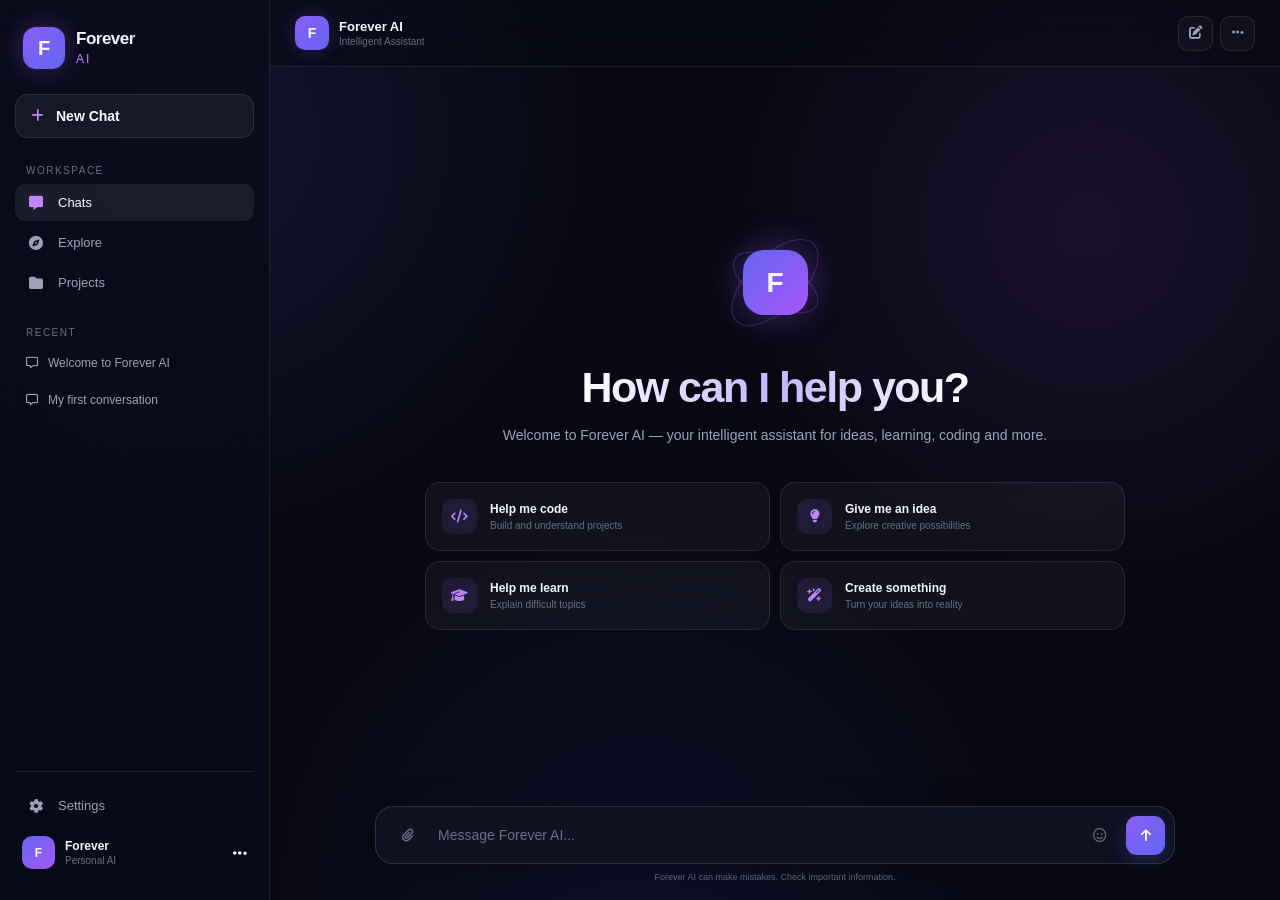
==== forever_ai.html @ 571626f7 "Forever_hub" ====
<!DOCTYPE html>
<html lang="en">

<head>
    <meta charset="UTF-8">

    <meta name="viewport" content="width=device-width, initial-scale=1.0">

    <title>Forever AI</title>

    <!-- Font Awesome -->
    <link
        rel="stylesheet"
        href="https://cdnjs.cloudflare.com/ajax/libs/font-awesome/6.5.2/css/all.min.css"
    >

    <!-- Forever AI CSS -->
    <link rel="stylesheet" href="forever_ai.css">
</head>


<body>

    <!-- ========================================
         FOREVER AI APPLICATION
    ========================================= -->

    <div class="ai-app">


        <!-- ========================================
             SIDEBAR
        ========================================= -->

        <aside class="sidebar" id="sidebar">

            <!-- Logo -->
            <div class="sidebar-logo">

                <div class="logo-circle">
                    <span>F</span>
                </div>

                <div class="logo-text">
                    <h2>Forever</h2>
                    <span>AI</span>
                </div>

            </div>


            <!-- New Chat -->
            <button class="new-chat-btn" id="newChatBtn">

                <i class="fa-solid fa-plus"></i>

                <span>New Chat</span>

            </button>


            <!-- Navigation -->
            <nav class="sidebar-nav">

                <p class="nav-title">Workspace</p>

                <button class="nav-item active">

                    <i class="fa-solid fa-message"></i>

                    <span>Chats</span>

                </button>


                <button class="nav-item">

                    <i class="fa-solid fa-compass"></i>

                    <span>Explore</span>

                </button>


                <button class="nav-item">

                    <i class="fa-solid fa-folder"></i>

                    <span>Projects</span>

                </button>

            </nav>


            <!-- Chat History -->
            <div class="chat-history">

                <p class="nav-title">Recent</p>


                <button class="history-item">

                    <i class="fa-regular fa-message"></i>

                    <span>Welcome to Forever AI</span>

                </button>


                <button class="history-item">

                    <i class="fa-regular fa-message"></i>

                    <span>My first conversation</span>

                </button>

            </div>


            <!-- Sidebar Bottom -->
            <div class="sidebar-bottom">

                <button class="nav-item">

                    <i class="fa-solid fa-gear"></i>

                    <span>Settings</span>

                </button>


                <div class="user-profile">

                    <div class="user-avatar">
                        F
                    </div>

                    <div class="user-info">

                        <strong>Forever</strong>

                        <span>Personal AI</span>

                    </div>

                    <i class="fa-solid fa-ellipsis"></i>

                </div>

            </div>

        </aside>



        <!-- ========================================
             MAIN CONTENT
        ========================================= -->

        <main class="main-content">


            <!-- Top Bar -->
            <header class="top-bar">

                <button
                    class="mobile-menu-btn"
                    id="mobileMenuBtn"
                >
                    <i class="fa-solid fa-bars"></i>
                </button>


                <div class="current-chat">

                    <div class="mini-logo">
                        F
                    </div>

                    <div>

                        <strong>Forever AI</strong>

                        <span>Intelligent Assistant</span>

                    </div>

                </div>


                <div class="top-actions">

                    <button
                        class="top-action-btn"
                        title="New chat"
                        id="topNewChat"
                    >
                        <i class="fa-solid fa-pen-to-square"></i>
                    </button>


                    <button
                        class="top-action-btn"
                        title="More"
                    >
                        <i class="fa-solid fa-ellipsis"></i>
                    </button>

                </div>

            </header>



            <!-- ========================================
                 CHAT AREA
            ========================================= -->

            <section
                class="chat-container"
                id="chatContainer"
            >


                <!-- Welcome Screen -->
                <div
                    class="welcome-screen"
                    id="welcomeScreen"
                >

                    <div class="welcome-logo">

                        <div class="logo-orbit orbit-one"></div>

                        <div class="logo-orbit orbit-two"></div>

                        <div class="welcome-logo-core">
                            F
                        </div>

                    </div>


                    <h1>
                        How can I help you?
                    </h1>


                    <p>
                        Welcome to Forever AI — your intelligent
                        assistant for ideas, learning, coding and more.
                    </p>


                    <!-- Suggestion Cards -->
                    <div class="suggestion-grid">


                        <button class="suggestion-card">

                            <i class="fa-solid fa-code"></i>

                            <div>
                                <strong>Help me code</strong>

                                <span>
                                    Build and understand projects
                                </span>
                            </div>

                        </button>


                        <button class="suggestion-card">

                            <i class="fa-solid fa-lightbulb"></i>

                            <div>
                                <strong>Give me an idea</strong>

                                <span>
                                    Explore creative possibilities
                                </span>
                            </div>

                        </button>


                        <button class="suggestion-card">

                            <i class="fa-solid fa-graduation-cap"></i>

                            <div>
                                <strong>Help me learn</strong>

                                <span>
                                    Explain difficult topics
                                </span>
                            </div>

                        </button>


                        <button class="suggestion-card">

                            <i class="fa-solid fa-wand-magic-sparkles"></i>

                            <div>
                                <strong>Create something</strong>

                                <span>
                                    Turn your ideas into reality
                                </span>
                            </div>

                        </button>


                    </div>

                </div>



                <!-- ========================================
                     MESSAGES
                ========================================= -->

                <div
                    class="messages"
                    id="messages"
                >


                    <!-- Example AI Message -->
                    <article class="message ai-message">

                        <div class="message-avatar ai-avatar">
                            F
                        </div>


                        <div class="message-body">

                            <div class="message-header">

                                <strong>Forever AI</strong>

                                <span>AI</span>

                            </div>


                            <div class="message-text">

                                <p>
                                    Hello! I'm Forever AI.
                                    What would you like to work on today?
                                </p>

                            </div>


                            <div class="message-actions">

                                <button title="Copy">
                                    <i class="fa-regular fa-copy"></i>
                                </button>

                                <button title="Good response">
                                    <i class="fa-regular fa-thumbs-up"></i>
                                </button>

                                <button title="Bad response">
                                    <i class="fa-regular fa-thumbs-down"></i>
                                </button>

                            </div>

                        </div>

                    </article>



                    <!-- Example User Message -->
                    <article class="message user-message">

                        <div class="message-avatar user-avatar">
                            F
                        </div>


                        <div class="message-body">

                            <div class="message-header">

                                <strong>You</strong>

                            </div>


                            <div class="message-text">

                                <p>
                                    Tell me what you can help me with.
                                </p>

                            </div>

                        </div>

                    </article>



                    <!-- ========================================
                         AI THINKING / LOADING
                    ========================================= -->

                    <div
                        class="ai-thinking"
                        id="aiThinking"
                    >

                        <div class="thinking-orb">

                            <span></span>
                            <span></span>
                            <span></span>

                        </div>


                        <div class="thinking-text">

                            <strong>Forever AI</strong>

                            <span>is thinking...</span>

                        </div>

                    </div>


                </div>

            </section>



            <!-- ========================================
                 MESSAGE COMPOSER
            ========================================= -->

            <div class="composer-wrapper">

                <div class="composer">


                    <!-- Attachment -->
                    <button
                        class="composer-btn"
                        title="Attach"
                    >

                        <i class="fa-solid fa-paperclip"></i>

                    </button>


                    <!-- Text Input -->
                    <textarea
                        id="messageInput"
                        placeholder="Message Forever AI..."
                        rows="1"
                    ></textarea>


                    <!-- Emoji -->
                    <button
                        class="composer-btn optional-btn"
                        title="Emoji"
                    >

                        <i class="fa-regular fa-face-smile"></i>

                    </button>


                    <!-- Send -->
                    <button
                        class="send-btn"
                        id="sendButton"
                        title="Send message"
                    >

                        <i class="fa-solid fa-arrow-up"></i>

                    </button>

                </div>


                <p class="composer-note">
                    Forever AI can make mistakes. Check important information.
                </p>

            </div>

        </main>

    </div>



    <!-- Overlay for Mobile Sidebar -->
    <div
        class="sidebar-overlay"
        id="sidebarOverlay"
    ></div>



    <!-- ========================================
         JAVASCRIPT
    ========================================= -->

    <script src="forever_ai.js"></script>

</body>

</html>
---- forever_ai.css ----
/* =====================================================
   FOREVER AI — PREMIUM INTERFACE
===================================================== */

* {
    margin: 0;
    padding: 0;
    box-sizing: border-box;
}

:root {
    --bg-main: #070812;
    --bg-sidebar: rgba(10, 11, 25, 0.82);
    --bg-card: rgba(255, 255, 255, 0.045);
    --bg-card-hover: rgba(255, 255, 255, 0.075);

    --text-main: #f5f7ff;
    --text-secondary: #9ca3b8;
    --text-muted: #687086;

    --border: rgba(255, 255, 255, 0.09);

    --accent-one: #8b5cf6;
    --accent-two: #6366f1;
    --accent-three: #c084fc;

    --sidebar-width: 270px;

    --transition: 0.25s ease;
}


/* =====================================================
   BODY
===================================================== */

body {
    min-height: 100vh;
    font-family: Inter, -apple-system, BlinkMacSystemFont,
        "Segoe UI", sans-serif;

    color: var(--text-main);

    background:
        radial-gradient(
            circle at 15% 15%,
            rgba(99, 102, 241, 0.14),
            transparent 30%
        ),
        radial-gradient(
            circle at 85% 25%,
            rgba(168, 85, 247, 0.12),
            transparent 28%
        ),
        radial-gradient(
            circle at 50% 100%,
            rgba(79, 70, 229, 0.10),
            transparent 35%
        ),
        var(--bg-main);

    overflow: hidden;
}


/* =====================================================
   MAIN APPLICATION
===================================================== */

.ai-app {
    width: 100%;
    height: 100vh;

    display: flex;

    position: relative;
}


/* =====================================================
   SIDEBAR
===================================================== */

.sidebar {
    width: var(--sidebar-width);
    height: 100vh;

    flex-shrink: 0;

    display: flex;
    flex-direction: column;

    padding: 22px 15px;

    background: var(--bg-sidebar);

    border-right: 1px solid var(--border);

    backdrop-filter: blur(25px);
    -webkit-backdrop-filter: blur(25px);

    z-index: 100;
}


/* =====================================================
   SIDEBAR LOGO
===================================================== */

.sidebar-logo {
    display: flex;
    align-items: center;

    gap: 11px;

    padding: 5px 8px 25px;
}


.logo-circle {
    width: 42px;
    height: 42px;

    display: flex;
    align-items: center;
    justify-content: center;

    border-radius: 13px;

    background:
        linear-gradient(
            135deg,
            var(--accent-one),
            var(--accent-two)
        );

    box-shadow:
        0 0 25px rgba(139, 92, 246, 0.35);

    font-size: 20px;
    font-weight: 800;
}


.logo-text h2 {
    font-size: 17px;
    letter-spacing: -0.5px;
}


.logo-text span {
    font-size: 12px;

    color: var(--accent-three);

    letter-spacing: 2px;
    text-transform: uppercase;
}


/* =====================================================
   NEW CHAT
===================================================== */

.new-chat-btn {
    width: 100%;

    display: flex;
    align-items: center;

    gap: 12px;

    padding: 13px 15px;

    border: 1px solid var(--border);
    border-radius: 13px;

    background: rgba(255, 255, 255, 0.055);

    color: var(--text-main);

    cursor: pointer;

    font-size: 14px;
    font-weight: 600;

    transition: var(--transition);
}


.new-chat-btn i {
    color: var(--accent-three);
}


.new-chat-btn:hover {
    background: rgba(255, 255, 255, 0.09);

    border-color: rgba(168, 85, 247, 0.3);

    transform: translateY(-1px);
}


/* =====================================================
   SIDEBAR NAVIGATION
===================================================== */

.sidebar-nav {
    margin-top: 27px;
}


.nav-title {
    padding: 0 11px;
    margin-bottom: 8px;

    font-size: 10px;

    color: var(--text-muted);

    text-transform: uppercase;

    letter-spacing: 1.5px;
}


.nav-item {
    width: 100%;

    display: flex;
    align-items: center;

    gap: 13px;

    padding: 11px 12px;

    margin-bottom: 3px;

    border: none;
    border-radius: 10px;

    background: transparent;

    color: var(--text-secondary);

    cursor: pointer;

    text-align: left;

    font-size: 13px;

    transition: var(--transition);
}


.nav-item i {
    width: 18px;

    text-align: center;

    font-size: 14px;
}


.nav-item:hover,
.nav-item.active {
    background: rgba(255, 255, 255, 0.07);

    color: var(--text-main);
}


.nav-item.active i {
    color: var(--accent-three);
}


/* =====================================================
   CHAT HISTORY
===================================================== */

.chat-history {
    margin-top: 23px;

    flex: 1;

    overflow-y: auto;
}


.chat-history::-webkit-scrollbar {
    width: 4px;
}


.chat-history::-webkit-scrollbar-thumb {
    background: rgba(255, 255, 255, 0.1);

    border-radius: 10px;
}


.history-item {
    width: 100%;

    display: flex;
    align-items: center;

    gap: 10px;

    padding: 10px 11px;

    margin-bottom: 3px;

    border: none;
    border-radius: 9px;

    background: transparent;

    color: var(--text-secondary);

    cursor: pointer;

    text-align: left;

    font-size: 12px;

    transition: var(--transition);
}


.history-item i {
    font-size: 12px;
}


.history-item span {
    white-space: nowrap;

    overflow: hidden;

    text-overflow: ellipsis;
}


.history-item:hover {
    background: rgba(255, 255, 255, 0.05);

    color: var(--text-main);
}


/* =====================================================
   SIDEBAR BOTTOM
===================================================== */

.sidebar-bottom {
    padding-top: 15px;

    border-top: 1px solid var(--border);
}


.user-profile {
    display: flex;
    align-items: center;

    gap: 10px;

    padding: 9px 7px;
}


.user-avatar {
    width: 33px;
    height: 33px;

    display: flex;
    align-items: center;
    justify-content: center;

    flex-shrink: 0;

    border-radius: 10px;

    background:
        linear-gradient(
            135deg,
            #6366f1,
            #a855f7
        );

    color: white;

    font-size: 12px;
    font-weight: 700;
}


.user-info {
    flex: 1;

    display: flex;
    flex-direction: column;

    gap: 2px;

    overflow: hidden;
}


.user-info strong {
    font-size: 12px;
}


.user-info span {
    color: var(--text-muted);

    font-size: 10px;
}


/* =====================================================
   MAIN CONTENT
===================================================== */

.main-content {
    min-width: 0;

    flex: 1;

    height: 100vh;

    display: flex;
    flex-direction: column;

    position: relative;
}


/* =====================================================
   TOP BAR
===================================================== */

.top-bar {
    height: 67px;

    flex-shrink: 0;

    display: flex;
    align-items: center;
    justify-content: space-between;

    padding: 0 25px;

    border-bottom: 1px solid var(--border);

    background: rgba(7, 8, 18, 0.5);

    backdrop-filter: blur(18px);
    -webkit-backdrop-filter: blur(18px);

    z-index: 20;
}


.current-chat {
    display: flex;
    align-items: center;

    gap: 10px;
}


.mini-logo {
    width: 34px;
    height: 34px;

    display: flex;
    align-items: center;
    justify-content: center;

    border-radius: 10px;

    background:
        linear-gradient(
            135deg,
            var(--accent-one),
            var(--accent-two)
        );

    font-size: 14px;
    font-weight: 800;

    box-shadow:
        0 0 18px rgba(139, 92, 246, 0.25);
}


.current-chat div:last-child {
    display: flex;
    flex-direction: column;

    gap: 2px;
}


.current-chat strong {
    font-size: 13px;
}


.current-chat span {
    color: var(--text-muted);

    font-size: 10px;
}


.top-actions {
    display: flex;
    gap: 7px;
}


.top-action-btn,
.mobile-menu-btn {
    width: 35px;
    height: 35px;

    display: flex;
    align-items: center;
    justify-content: center;

    border: 1px solid var(--border);
    border-radius: 10px;

    background: rgba(255, 255, 255, 0.035);

    color: var(--text-secondary);

    cursor: pointer;

    transition: var(--transition);
}


.top-action-btn:hover,
.mobile-menu-btn:hover {
    color: var(--text-main);

    background: rgba(255, 255, 255, 0.08);
}


.mobile-menu-btn {
    display: none;
}


/* =====================================================
   CHAT CONTAINER
===================================================== */

.chat-container {
    flex: 1;

    overflow-y: auto;

    position: relative;
}


.chat-container::-webkit-scrollbar {
    width: 6px;
}


.chat-container::-webkit-scrollbar-thumb {
    background: rgba(255, 255, 255, 0.08);

    border-radius: 10px;
}


/* =====================================================
   WELCOME SCREEN
===================================================== */

.welcome-screen {
    min-height: 100%;

    display: flex;
    flex-direction: column;
    align-items: center;
    justify-content: center;

    padding: 60px 25px;
}


.welcome-logo {
    width: 100px;
    height: 100px;

    position: relative;

    display: flex;
    align-items: center;
    justify-content: center;

    margin-bottom: 30px;
}


.welcome-logo-core {
    width: 65px;
    height: 65px;

    display: flex;
    align-items: center;
    justify-content: center;

    border-radius: 21px;

    background:
        linear-gradient(
            135deg,
            #6366f1,
            #a855f7
        );

    box-shadow:
        0 0 35px rgba(139, 92, 246, 0.45);

    font-size: 28px;
    font-weight: 900;

    z-index: 3;

    animation: logoFloat 4s ease-in-out infinite;
}


.logo-orbit {
    position: absolute;

    border: 1px solid rgba(168, 85, 247, 0.3);

    border-radius: 50%;

    animation: orbitSpin 8s linear infinite;
}


.orbit-one {
    width: 95px;
    height: 45px;

    transform: rotate(30deg);
}


.orbit-two {
    width: 110px;
    height: 55px;

    transform: rotate(-45deg);

    animation-duration: 11s;
}


.welcome-screen h1 {
    margin-bottom: 12px;

    font-size: clamp(28px, 4vw, 43px);

    letter-spacing: -1.5px;

    text-align: center;

    background:
        linear-gradient(
            90deg,
            #ffffff,
            #c4b5fd,
            #ffffff
        );

    -webkit-background-clip: text;
    -webkit-text-fill-color: transparent;
}


.welcome-screen > p {
    max-width: 570px;

    margin-bottom: 35px;

    color: var(--text-secondary);

    line-height: 1.7;

    font-size: 14px;

    text-align: center;
}


/* =====================================================
   SUGGESTION CARDS
===================================================== */

.suggestion-grid {
    width: min(700px, 100%);

    display: grid;

    grid-template-columns: repeat(2, 1fr);

    gap: 10px;
}


.suggestion-card {
    display: flex;
    align-items: center;

    gap: 13px;

    padding: 16px;

    border: 1px solid var(--border);
    border-radius: 15px;

    background: var(--bg-card);

    color: var(--text-main);

    text-align: left;

    cursor: pointer;

    transition: var(--transition);

    backdrop-filter: blur(10px);
}


.suggestion-card i {
    width: 35px;
    height: 35px;

    display: flex;
    align-items: center;
    justify-content: center;

    flex-shrink: 0;

    border-radius: 10px;

    background: rgba(139, 92, 246, 0.12);

    color: var(--accent-three);
}


.suggestion-card div {
    display: flex;
    flex-direction: column;

    gap: 4px;
}


.suggestion-card strong {
    font-size: 12px;
}


.suggestion-card span {
    color: var(--text-muted);

    font-size: 10px;
}


.suggestion-card:hover {
    background: var(--bg-card-hover);

    border-color: rgba(168, 85, 247, 0.28);

    transform: translateY(-3px);
}


/* =====================================================
   MESSAGES
===================================================== */

.messages {
    width: min(850px, 100%);

    margin: 0 auto;

    padding: 40px 25px 30px;
}


.message {
    display: flex;

    gap: 15px;

    margin-bottom: 32px;
}


.message-avatar {
    width: 36px;
    height: 36px;

    flex-shrink: 0;

    display: flex;
    align-items: center;
    justify-content: center;

    border-radius: 11px;

    font-size: 12px;
    font-weight: 800;
}


.ai-avatar {
    background:
        linear-gradient(
            135deg,
            var(--accent-one),
            var(--accent-two)
        );

    box-shadow:
        0 0 18px rgba(139, 92, 246, 0.2);
}


.message-body {
    min-width: 0;

    flex: 1;
}


.message-header {
    display: flex;
    align-items: center;

    gap: 8px;

    margin-bottom: 7px;
}


.message-header strong {
    font-size: 12px;
}


.message-header span {
    padding: 2px 6px;

    border-radius: 5px;

    background: rgba(139, 92, 246, 0.12);

    color: var(--accent-three);

    font-size: 8px;

    text-transform: uppercase;
}


.message-text {
    color: #d9dce8;

    font-size: 14px;

    line-height: 1.75;
}


.message-actions {
    display: flex;

    gap: 5px;

    margin-top: 10px;
}


.message-actions button {
    width: 28px;
    height: 28px;

    display: flex;
    align-items: center;
    justify-content: center;

    border: 1px solid transparent;
    border-radius: 7px;

    background: transparent;

    color: var(--text-muted);

    cursor: pointer;

    transition: var(--transition);
}


.message-actions button:hover {
    color: var(--text-main);

    background: rgba(255, 255, 255, 0.06);

    border-color: var(--border);
}


/* =====================================================
   USER MESSAGE
===================================================== */

.user-message {
    padding: 15px;

    border: 1px solid var(--border);
    border-radius: 17px;

    background: rgba(255, 255, 255, 0.035);
}


.user-message .message-text {
    color: #eef0f8;
}


/* =====================================================
   AI THINKING ANIMATION
===================================================== */

.ai-thinking {
    display: flex;
    align-items: center;

    gap: 12px;

    margin: 10px 0 30px 51px;

    opacity: 0.9;
}


.thinking-orb {
    width: 36px;
    height: 36px;

    position: relative;

    display: flex;
    align-items: center;
    justify-content: center;
}


.thinking-orb::before {
    content: "";

    position: absolute;

    width: 29px;
    height: 29px;

    border-radius: 50%;

    background:
        radial-gradient(
            circle,
            rgba(192, 132, 252, 0.9),
            rgba(99, 102, 241, 0.15),
            transparent 70%
        );

    animation: thinkingPulse 1.8s ease-in-out infinite;
}


.thinking-orb span {
    position: absolute;

    width: 5px;
    height: 5px;

    border-radius: 50%;

    background: var(--accent-three);

    box-shadow:
        0 0 10px rgba(192, 132, 252, 0.8);

    animation: thinkingFloat 1.4s ease-in-out infinite;
}


.thinking-orb span:nth-child(1) {
    transform: translateX(-9px);

    animation-delay: 0s;
}


.thinking-orb span:nth-child(2) {
    transform: translateY(-7px);

    animation-delay: 0.2s;
}


.thinking-orb span:nth-child(3) {
    transform: translateX(9px);

    animation-delay: 0.4s;
}


.thinking-text {
    display: flex;
    align-items: center;

    gap: 5px;

    font-size: 12px;
}


.thinking-text strong {
    background:
        linear-gradient(
            90deg,
            #c084fc,
            #818cf8,
            #c084fc
        );

    background-size: 200% auto;

    -webkit-background-clip: text;
    -webkit-text-fill-color: transparent;

    animation: gradientMove 2s linear infinite;
}


.thinking-text span {
    color: var(--text-muted);
}


/* =====================================================
   COMPOSER
===================================================== */

.composer-wrapper {
    width: min(850px, 100%);

    margin: 0 auto;

    padding: 10px 25px 18px;
}


.composer {
    min-height: 58px;

    display: flex;
    align-items: flex-end;

    gap: 8px;

    padding: 8px 9px 8px 13px;

    border: 1px solid rgba(255, 255, 255, 0.13);

    border-radius: 18px;

    background:
        rgba(18, 19, 35, 0.88);

    box-shadow:
        0 10px 35px rgba(0, 0, 0, 0.25);

    backdrop-filter: blur(20px);
    -webkit-backdrop-filter: blur(20px);

    transition: var(--transition);
}


.composer:focus-within {
    border-color: rgba(168, 85, 247, 0.4);

    box-shadow:
        0 10px 40px rgba(0, 0, 0, 0.3),
        0 0 25px rgba(139, 92, 246, 0.08);
}


.composer textarea {
    flex: 1;

    min-height: 40px;
    max-height: 160px;

    padding: 10px 3px;

    resize: none;

    border: none;
    outline: none;

    background: transparent;

    color: var(--text-main);

    font-family: inherit;

    font-size: 14px;

    line-height: 20px;
}


.composer textarea::placeholder {
    color: var(--text-muted);
}


.composer-btn {
    width: 38px;
    height: 38px;

    flex-shrink: 0;

    display: flex;
    align-items: center;
    justify-content: center;

    border: none;
    border-radius: 10px;

    background: transparent;

    color: var(--text-muted);

    cursor: pointer;

    transition: var(--transition);
}


.composer-btn:hover {
    color: var(--text-main);

    background: rgba(255, 255, 255, 0.06);
}


.send-btn {
    width: 39px;
    height: 39px;

    flex-shrink: 0;

    display: flex;
    align-items: center;
    justify-content: center;

    border: none;
    border-radius: 11px;

    background:
        linear-gradient(
            135deg,
            var(--accent-one),
            var(--accent-two)
        );

    color: white;

    cursor: pointer;

    box-shadow:
        0 5px 18px rgba(99, 102, 241, 0.25);

    transition: var(--transition);
}


.send-btn:hover {
    transform: translateY(-2px) scale(1.03);

    box-shadow:
        0 7px 24px rgba(139, 92, 246, 0.35);
}


.composer-note {
    padding-top: 8px;

    color: var(--text-muted);

    font-size: 9px;

    text-align: center;
}


/* =====================================================
   SIDEBAR OVERLAY
===================================================== */

.sidebar-overlay {
    display: none;

    position: fixed;

    inset: 0;

    background: rgba(0, 0, 0, 0.55);

    backdrop-filter: blur(3px);

    z-index: 90;
}


/* =====================================================
   ANIMATIONS
===================================================== */

@keyframes logoFloat {

    0%,
    100% {
        transform: translateY(0);
    }

    50% {
        transform: translateY(-7px);
    }
}


@keyframes orbitSpin {

    from {
        transform: rotate(0deg);
    }

    to {
        transform: rotate(360deg);
    }
}


@keyframes thinkingPulse {

    0%,
    100% {
        transform: scale(0.8);

        opacity: 0.55;
    }

    50% {
        transform: scale(1.25);

        opacity: 1;
    }
}


@keyframes thinkingFloat {

    0%,
    100% {
        opacity: 0.35;

        transform: translateY(4px);
    }

    50% {
        opacity: 1;

        transform: translateY(-5px);
    }
}


@keyframes gradientMove {

    to {
        background-position: 200% center;
    }
}


/* =====================================================
   TABLET
===================================================== */

@media (max-width: 850px) {

    :root {
        --sidebar-width: 245px;
    }

    .suggestion-grid {
        width: 100%;
    }

}


/* =====================================================
   MOBILE
===================================================== */

@media (max-width: 700px) {

    body {
        overflow: hidden;
    }


    .sidebar {
        position: fixed;

        left: 0;
        top: 0;

        transform: translateX(-100%);

        transition: transform 0.3s ease;

        box-shadow:
            15px 0 40px rgba(0, 0, 0, 0.4);
    }
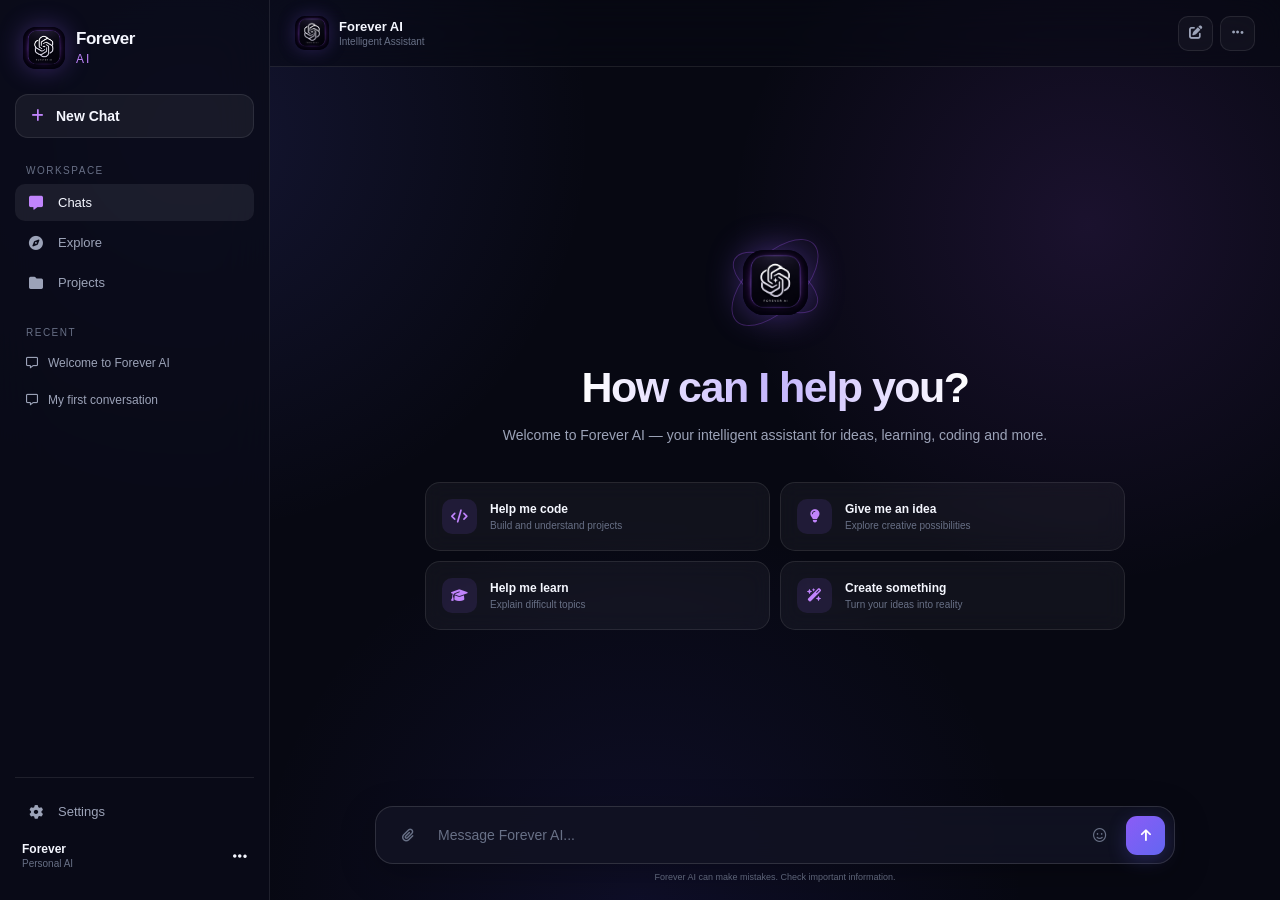
==== commit 56becca2: "Add files via upload" ====
--- a/forever_ai.html
+++ b/forever_ai.html
@@ -38,7 +38,7 @@
             <div class="sidebar-logo">
 
                 <div class="logo-circle">
-                    <span>F</span>
+                    <img src="forever_ai_icon.png" alt="Forever AI">
                 </div>
 
                 <div class="logo-text">
@@ -132,10 +132,6 @@
 
 
                 <div class="user-profile">
-
-                    <div class="user-avatar">
-                        F
-                    </div>
 
                     <div class="user-info">
 
@@ -176,7 +172,7 @@
                 <div class="current-chat">
 
                     <div class="mini-logo">
-                        F
+                        <img src="forever_ai_icon.png" alt="Forever AI">
                     </div>
 
                     <div>
@@ -237,7 +233,7 @@
                         <div class="logo-orbit orbit-two"></div>
 
                         <div class="welcome-logo-core">
-                            F
+                            <img src="forever_ai_icon.png" alt="Forever AI">
                         </div>
 
                     </div>
@@ -338,7 +334,7 @@
                     <article class="message ai-message">
 
                         <div class="message-avatar ai-avatar">
-                            F
+                            <img src="forever_ai_icon.png" alt="Forever AI">
                         </div>
 
 
@@ -387,11 +383,6 @@
 
                     <!-- Example User Message -->
                     <article class="message user-message">
-
-                        <div class="message-avatar user-avatar">
-                            F
-                        </div>
-
 
                         <div class="message-body">
 
--- a/forever_ai.css
+++ b/forever_ai.css
@@ -121,24 +121,25 @@
     width: 42px;
     height: 42px;
 
+    flex-shrink: 0;
+
     display: flex;
     align-items: center;
     justify-content: center;
 
     border-radius: 13px;
-
-    background:
-        linear-gradient(
-            135deg,
-            var(--accent-one),
-            var(--accent-two)
-        );
+    overflow: hidden;
 
     box-shadow:
         0 0 25px rgba(139, 92, 246, 0.35);
-
-    font-size: 20px;
-    font-weight: 800;
+}
+
+
+.logo-circle img {
+    width: 100%;
+    height: 100%;
+
+    object-fit: cover;
 }
 
 
@@ -478,24 +479,25 @@
     width: 34px;
     height: 34px;
 
+    flex-shrink: 0;
+
     display: flex;
     align-items: center;
     justify-content: center;
 
     border-radius: 10px;
-
-    background:
-        linear-gradient(
-            135deg,
-            var(--accent-one),
-            var(--accent-two)
-        );
-
-    font-size: 14px;
-    font-weight: 800;
+    overflow: hidden;
 
     box-shadow:
         0 0 18px rgba(139, 92, 246, 0.25);
+}
+
+
+.mini-logo img {
+    width: 100%;
+    height: 100%;
+
+    object-fit: cover;
 }
 
 
@@ -624,23 +626,22 @@
     justify-content: center;
 
     border-radius: 21px;
-
-    background:
-        linear-gradient(
-            135deg,
-            #6366f1,
-            #a855f7
-        );
+    overflow: hidden;
 
     box-shadow:
         0 0 35px rgba(139, 92, 246, 0.45);
 
-    font-size: 28px;
-    font-weight: 900;
-
     z-index: 3;
 
     animation: logoFloat 4s ease-in-out infinite;
+}
+
+
+.welcome-logo-core img {
+    width: 100%;
+    height: 100%;
+
+    object-fit: cover;
 }
 
 
@@ -830,22 +831,21 @@
     justify-content: center;
 
     border-radius: 11px;
-
-    font-size: 12px;
-    font-weight: 800;
+    overflow: hidden;
 }
 
 
 .ai-avatar {
-    background:
-        linear-gradient(
-            135deg,
-            var(--accent-one),
-            var(--accent-two)
-        );
-
     box-shadow:
         0 0 18px rgba(139, 92, 246, 0.2);
+}
+
+
+.message-avatar img {
+    width: 100%;
+    height: 100%;
+
+    object-fit: cover;
 }
 
 
@@ -938,8 +938,16 @@
    USER MESSAGE
 ===================================================== */
 
-.user-message {
-    padding: 15px;
+.message.user-message {
+    justify-content: flex-end;
+}
+
+
+.user-message .message-body {
+    flex: 0 1 auto;
+    max-width: 75%;
+
+    padding: 12px 16px;
 
     border: 1px solid var(--border);
     border-radius: 17px;
@@ -948,6 +956,11 @@
 }
 
 
+.user-message .message-header {
+    justify-content: flex-end;
+}
+
+
 .user-message .message-text {
     color: #eef0f8;
 }
@@ -958,7 +971,7 @@
 ===================================================== */
 
 .ai-thinking {
-    display: flex;
+    display: none;
     align-items: center;
 
     gap: 12px;
@@ -1363,4 +1376,71 @@
 
         box-shadow:
             15px 0 40px rgba(0, 0, 0, 0.4);
-    }+    }
+
+
+    .sidebar.open {
+        transform: translateX(0);
+    }
+
+
+    .sidebar-overlay.active {
+        display: block;
+    }
+
+
+    .mobile-menu-btn {
+        display: flex;
+    }
+
+
+    .top-bar {
+        padding: 0 14px;
+    }
+
+
+    .current-chat strong {
+        font-size: 12px;
+    }
+
+
+    .top-actions .top-action-btn[title="More"] {
+        display: none;
+    }
+
+
+    .welcome-screen {
+        padding: 40px 16px;
+    }
+
+
+    .welcome-screen h1 {
+        font-size: clamp(24px, 7vw, 32px);
+    }
+
+
+    .suggestion-grid {
+        grid-template-columns: 1fr;
+    }
+
+
+    .messages {
+        padding: 24px 14px 20px;
+    }
+
+
+    .message {
+        gap: 10px;
+    }
+
+
+    .ai-thinking {
+        margin-left: 40px;
+    }
+
+
+    .composer-wrapper {
+        padding: 8px 12px 14px;
+    }
+
+}
